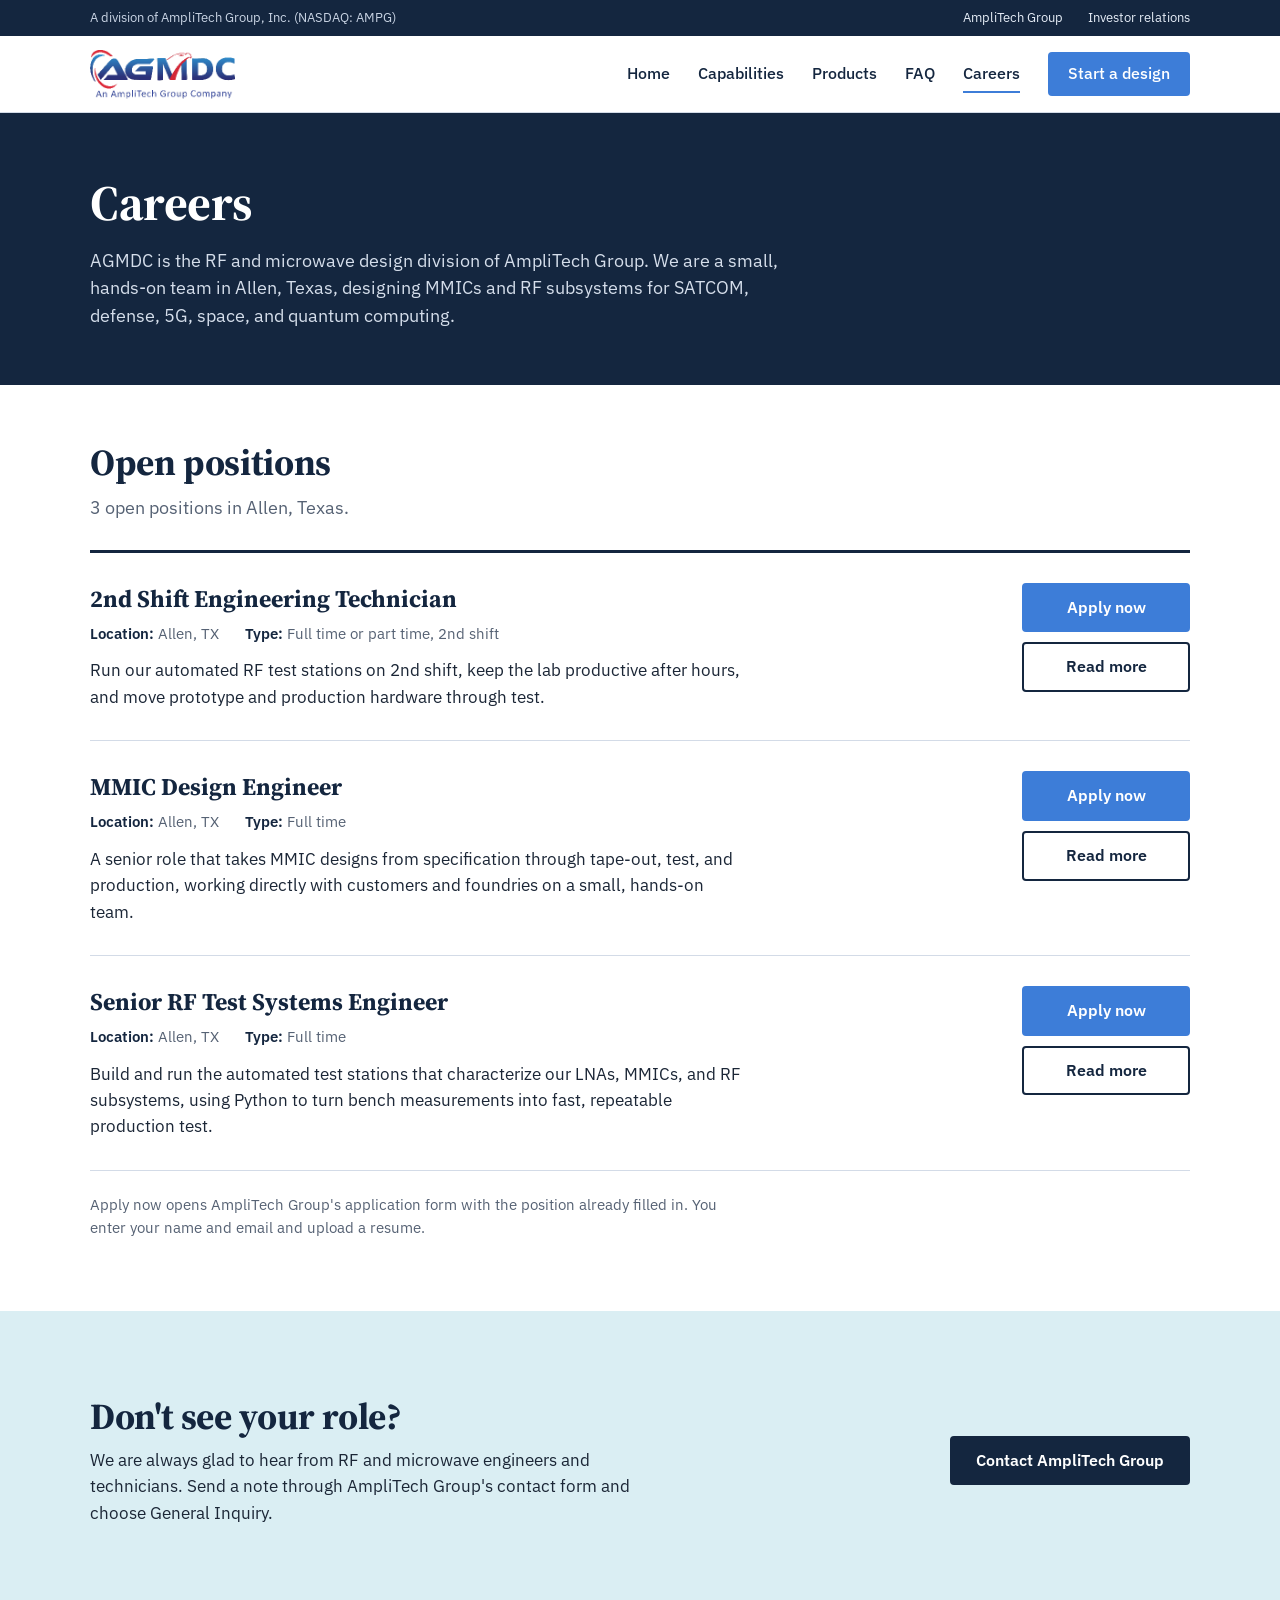
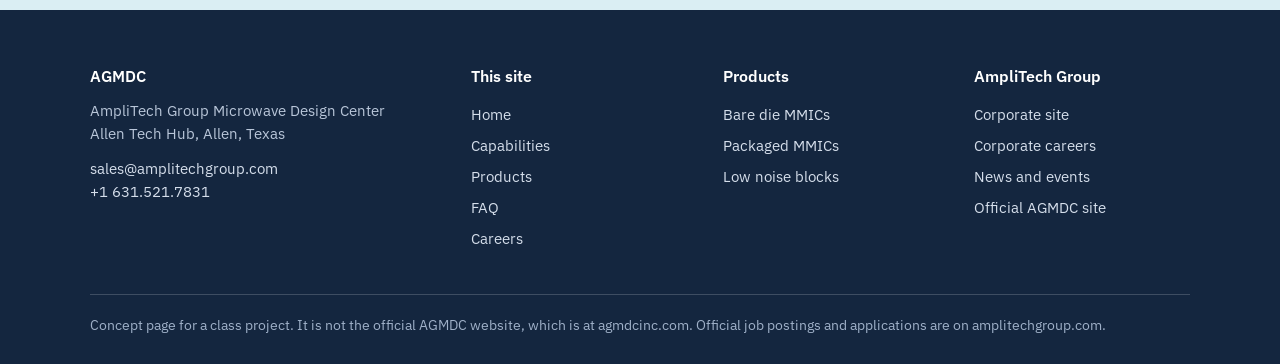
==== careers.html @ 3996a9c7 "adding in careers page and assoc material" ====
<!DOCTYPE html>
<html lang="en">
<head>
  <meta charset="utf-8">
  <meta name="viewport" content="width=device-width, initial-scale=1">
  <meta name="robots" content="noindex">
  <title>Careers | AGMDC</title>
  <meta name="description" content="Open positions at AGMDC, the RF and microwave design division of AmpliTech Group, in Allen, Texas.">
  <link rel="preconnect" href="https://fonts.googleapis.com">
  <link rel="preconnect" href="https://fonts.gstatic.com" crossorigin>
  <link href="https://fonts.googleapis.com/css2?family=IBM+Plex+Sans:ital,wght@0,400;0,500;0,600;1,400&family=Source+Serif+4:wght@700&display=swap" rel="stylesheet">
  <link rel="stylesheet" href="styles.css">
</head>
<body>

  <div class="utility">
    <div class="wrap">
      <span class="tagline">A division of AmpliTech Group, Inc. (NASDAQ: AMPG)</span>
      <span>
        <a href="https://www.amplitechgroup.com">AmpliTech Group</a>
        <a href="https://www.amplitechgroup.com/investor-relations/">Investor relations</a>
      </span>
    </div>
  </div>

  <header class="nav">
    <div class="wrap">
      <a class="nav-logo" href="index.html"><img src="logo.png" alt="AGMDC, an AmpliTech Group company"></a>
      <nav class="nav-links" aria-label="Main">
        <a class="hide-sm" href="index.html">Home</a>
        <a class="hide-sm hide-md" href="index.html#capabilities">Capabilities</a>
        <a href="products.html">Products</a>
        <a class="hide-sm" href="faq.html">FAQ</a>
        <a href="careers.html" aria-current="page">Careers</a>
        <a class="btn btn-primary hide-sm" href="mailto:sales@amplitechgroup.com?subject=AGMDC%20Design%20Consultation">Start a design</a>
      </nav>
    </div>
  </header>

  <main>

    <section class="page-head">
      <div class="wrap">
        <h1>Careers</h1>
        <p>AGMDC is the RF and microwave design division of AmpliTech Group. We are a small, hands-on team in Allen, Texas, designing MMICs and RF subsystems for SATCOM, defense, 5G, space, and quantum computing.</p>
      </div>
    </section>

    <section class="openings">
      <div class="wrap">
        <h2>Open positions</h2>
        <p class="lede" id="job-count" aria-live="polite">Loading open positions.</p>

        <div class="job-list" id="job-list">
          <noscript>
            <ul>
            <li><a href="job-2nd-shift-engineering-technician.html">2nd Shift Engineering Technician</a></li>
            <li><a href="job-mmic-design-engineer.html">MMIC Design Engineer</a></li>
            <li><a href="job-senior-rf-test-systems-engineer.html">Senior RF Test Systems Engineer</a></li>
            </ul>
          </noscript>
        </div>

        <p class="apply-note">Apply now opens AmpliTech Group's application form with the position already filled in. You enter your name and email and upload a resume.</p>
      </div>
    </section>

    <section class="section contact">
      <div class="wrap">
        <div>
          <h2>Don't see your role?</h2>
          <p>We are always glad to hear from RF and microwave engineers and technicians. Send a note through AmpliTech Group's contact form and choose General Inquiry.</p>
        </div>
        <div class="contact-actions">
          <a class="btn btn-navy" target="_blank" rel="noopener" href="https://www.amplitechgroup.com/contact-us/">Contact AmpliTech Group</a>
        </div>
      </div>
    </section>

  </main>

  <script>
  /* ------------------------------------------------------------------
     OPEN POSITIONS
     Each job is its own file. This page opens each file in the list
     below and builds its card from that file, so the job text only
     lives in one place.

       To take a job down:  delete its file from the repo. Its card
                            disappears. (Removing its line below is tidy
                            but not required.)
       To add a job:        copy one of the job files, edit it, upload
                            it, and add its file name to this list.
       To change a job:     edit that job's file. Nothing to change here.
     ------------------------------------------------------------------ */
  const JOB_FILES = [
      "job-2nd-shift-engineering-technician.html",
      "job-mmic-design-engineer.html",
      "job-senior-rf-test-systems-engineer.html"
  ];

  (function () {
    const list = document.getElementById("job-list");
    const count = document.getElementById("job-count");

    function text(doc, selector) {
      const node = doc.querySelector(selector);
      return node ? node.textContent.trim() : "";
    }

    async function loadJob(file) {
      try {
        const res = await fetch(file, { cache: "no-cache" });
        if (!res.ok) return null;                       // file deleted: skip it
        const doc = new DOMParser().parseFromString(await res.text(), "text/html");
        const job = doc.querySelector(".job");
        if (!job) return null;
        const apply = doc.querySelector("a.job-apply");
        return {
          file: file,
          title: text(doc, "h1"),
          summary: text(doc, ".job-summary"),
          location: job.dataset.location || "",
          type: job.dataset.type || "",
          apply: apply ? apply.getAttribute("href") : ""
        };
      } catch (err) {
        return null;
      }
    }

    function el(tag, className, content) {
      const node = document.createElement(tag);
      if (className) node.className = className;
      if (content) node.textContent = content;
      return node;
    }

    function card(job) {
      const item = el("div", "job-card");

      const main = el("div");
      const h3 = el("h3");
      const titleLink = el("a", "", job.title);
      titleLink.href = job.file;
      h3.appendChild(titleLink);
      main.appendChild(h3);

      const facts = el("ul", "job-facts");
      [["Location", job.location], ["Type", job.type]].forEach(function (pair) {
        if (!pair[1]) return;
        const li = el("li");
        li.appendChild(el("strong", "", pair[0] + ": "));
        li.appendChild(document.createTextNode(pair[1]));
        facts.appendChild(li);
      });
      main.appendChild(facts);
      if (job.summary) main.appendChild(el("p", "", job.summary));
      item.appendChild(main);

      const actions = el("div", "actions");
      if (job.apply) {
        const apply = el("a", "btn btn-primary", "Apply now");
        apply.href = job.apply;
        apply.target = "_blank";
        apply.rel = "noopener";
        actions.appendChild(apply);
      }
      const more = el("a", "btn btn-outline", "Read more");
      more.href = job.file;
      actions.appendChild(more);
      item.appendChild(actions);
      return item;
    }

    Promise.all(JOB_FILES.map(loadJob)).then(function (results) {
      const jobs = results.filter(Boolean);
      list.innerHTML = "";

      if (jobs.length) {
        jobs.forEach(function (job) { list.appendChild(card(job)); });
        count.textContent = jobs.length + (jobs.length === 1 ? " open position" : " open positions") +
                            " in Allen, Texas.";
        return;
      }

      if (location.protocol === "file:") {
        // Opened straight from a computer: browsers block the page from reading the job files.
        count.textContent = "Job cards load when the site is viewed on GitHub. Until then, here are the job files:";
        const ul = el("ul", "job-fallback");
        JOB_FILES.forEach(function (file) {
          const li = el("li");
          const a = el("a", "", file);
          a.href = file;
          li.appendChild(a);
          ul.appendChild(li);
        });
        list.appendChild(ul);
        return;
      }

      count.textContent = "There are no open positions right now.";
      list.appendChild(el("p", "job-empty", "Check back soon, or use the contact form below to introduce yourself."));
    });
  })();
  </script>

  <footer class="footer">
    <div class="wrap">
      <div class="footer-grid">
        <div>
          <h3>AGMDC</h3>
          <p>AmpliTech Group Microwave Design Center<br>Allen Tech Hub, Allen, Texas</p>
          <p style="margin-top:12px;"><a href="mailto:sales@amplitechgroup.com">sales@amplitechgroup.com</a><br><a href="tel:+16315217831">+1 631.521.7831</a></p>
        </div>
        <div>
          <h3>This site</h3>
          <ul>
            <li><a href="index.html">Home</a></li>
            <li><a href="index.html#capabilities">Capabilities</a></li>
            <li><a href="products.html">Products</a></li>
            <li><a href="faq.html">FAQ</a></li>
            <li><a href="careers.html">Careers</a></li>
          </ul>
        </div>
        <div>
          <h3>Products</h3>
          <ul>
            <li><a href="products.html?form=die">Bare die MMICs</a></li>
            <li><a href="products.html?form=pkg">Packaged MMICs</a></li>
            <li><a href="products.html?form=lnb">Low noise blocks</a></li>
          </ul>
        </div>
        <div>
          <h3>AmpliTech Group</h3>
          <ul>
            <li><a href="https://www.amplitechgroup.com">Corporate site</a></li>
            <li><a href="https://www.amplitechgroup.com/careers/">Corporate careers</a></li>
            <li><a href="https://www.amplitechgroup.com/news-and-events/">News and events</a></li>
            <li><a href="https://www.agmdcinc.com">Official AGMDC site</a></li>
          </ul>
        </div>
      </div>
      <p class="footer-note">Concept page for a class project. It is not the official AGMDC website, which is at agmdcinc.com. Official job postings and applications are on amplitechgroup.com.</p>
    </div>
  </footer>

  <!-- Chatling chatbot (Lab 3 bot), floating chat widget -->
  <script> window.chtlConfig = { chatbotId: "2329735411" } </script>
  <script async data-id="2329735411" id="chtl-script" type="text/javascript" src="https://chatling.ai/js/embed.js"></script>
</body>
</html>
---- styles.css ----
/* AGMDC concept site. Shared styles for index.html and products.html.
   Palette and type are taken from the AGMDC marketing components sheet (Rev 14). */

:root {
  --navy: #14263f;
  --navy-2: #1c3254;
  --blue: #3d7dd8;
  --blue-deep: #2e5182;
  --panel: #eef2f8;
  --ice: #daeef3;
  --ink: #1b2636;
  --muted: #566274;
  --line: #d3dbe7;
  --white: #ffffff;
  --red: #d7343b;

  --serif: Cambria, "Source Serif 4", Georgia, "Times New Roman", serif;
  --sans: "IBM Plex Sans", "Segoe UI", Helvetica, Arial, sans-serif;

  --wrap: 1180px;
  --gutter: clamp(20px, 4vw, 40px);
}

* { box-sizing: border-box; }

html { scroll-behavior: smooth; }

body {
  margin: 0;
  font-family: var(--sans);
  font-size: 17px;
  line-height: 1.55;
  color: var(--ink);
  background: var(--white);
  -webkit-font-smoothing: antialiased;
}

img, video { max-width: 100%; display: block; }

a { color: var(--blue-deep); }
a:hover { color: var(--blue); }

:focus-visible {
  outline: 3px solid var(--blue);
  outline-offset: 3px;
}

h1, h2, h3 { margin: 0; color: var(--navy); }

h1, h2 {
  font-family: var(--serif);
  font-weight: 700;
  letter-spacing: -0.01em;
}

h1 { font-size: clamp(2.3rem, 5.2vw, 4rem); line-height: 1.05; }
h2 { font-size: clamp(1.7rem, 3vw, 2.3rem); line-height: 1.15; }
h3 { font-family: var(--sans); font-size: 1.12rem; font-weight: 600; line-height: 1.3; }

p { margin: 0; }

.wrap {
  width: 100%;
  max-width: var(--wrap);
  margin: 0 auto;
  padding: 0 var(--gutter);
}

.lede { font-size: 1.15rem; color: var(--muted); max-width: 62ch; }

/* ---------- Utility bar and navigation ---------- */

.utility {
  background: var(--navy);
  color: #c9d4e4;
  font-size: 0.82rem;
}
.utility .wrap {
  display: flex;
  justify-content: space-between;
  align-items: center;
  gap: 16px;
  min-height: 36px;
}
.utility a { color: #e6edf7; text-decoration: none; margin-left: 22px; }
.utility a:hover { color: var(--white); text-decoration: underline; }

.nav {
  background: var(--white);
  border-bottom: 1px solid var(--line);
  position: sticky;
  top: 0;
  z-index: 40;
}
.nav .wrap {
  display: flex;
  align-items: center;
  justify-content: space-between;
  gap: 24px;
  min-height: 76px;
}
.nav-logo { flex-shrink: 0; }
.nav-logo img { height: 50px; width: auto; }
.nav-links { display: flex; align-items: center; gap: 28px; }
.nav-links a {
  color: var(--navy);
  text-decoration: none;
  font-weight: 500;
  font-size: 0.97rem;
  padding: 6px 0;
  border-bottom: 2px solid transparent;
}
.nav-links a:hover,
.nav-links a[aria-current="page"] { border-bottom-color: var(--blue); }

/* ---------- Buttons ---------- */

.btn {
  display: inline-block;
  font-family: var(--sans);
  font-size: 0.98rem;
  font-weight: 600;
  line-height: 1;
  padding: 15px 24px;
  border-radius: 4px;
  border: 2px solid transparent;
  text-decoration: none;
  cursor: pointer;
  white-space: nowrap;
}
.btn-primary { background: var(--blue); color: var(--white); border-color: var(--blue); }
.btn-primary:hover { background: #2f6cc4; border-color: #2f6cc4; color: var(--white); }
.btn-ghost { background: transparent; color: var(--white); border-color: rgba(255, 255, 255, 0.75); }
.btn-ghost:hover { background: var(--white); color: var(--navy); }
.btn-navy { background: var(--navy); color: var(--white); border-color: var(--navy); }
.btn-navy:hover { background: var(--navy-2); color: var(--white); }
.nav-links a.btn { padding: 12px 18px; border-bottom-width: 2px; color: var(--white); }
.nav-links a.btn:hover { border-bottom-color: #2f6cc4; }

/* ---------- Hero with background video ----------
   The video is shown whole, never cropped. On wide screens it sits against the
   right edge at full height and the headline sits on navy to its left. */

.hero {
  --h: min(56.25vw, 720px);            /* hero height: 16:9 of the page width, capped */
  --vw: calc(var(--h) * 16 / 9);       /* width of the uncropped video at that height */
  position: relative;
  background: var(--navy);
  color: var(--white);
  height: var(--h);
  display: flex;
  align-items: center;
  overflow: hidden;
}
.hero video {
  position: absolute;
  top: 0;
  right: 0;
  width: var(--vw);
  height: 100%;
  object-fit: contain;
}
.hero::after {
  content: "";
  position: absolute;
  inset: 0;
  background: linear-gradient(90deg,
    rgba(20, 38, 63, 1) 0,
    rgba(20, 38, 63, 1) calc(100% - var(--vw)),
    rgba(20, 38, 63, 0.8) calc(100% - var(--vw) + 9%),
    rgba(20, 38, 63, 0) calc(100% - var(--vw) + 44%));
}
.hero .wrap { position: relative; z-index: 2; padding-top: 32px; padding-bottom: 32px; }
.hero h1 { color: var(--white); max-width: 13ch; font-size: clamp(2rem, 4.2vw, 3.6rem); }
.hero p {
  margin-top: 20px;
  max-width: 40ch;
  font-size: 1.08rem;
  color: #dbe5f3;
}
.hero-actions { display: flex; flex-wrap: wrap; gap: 14px; margin-top: 32px; }

/* ---------- Sections ---------- */

.section { padding: 84px 0; }
.section-tint { background: var(--panel); }
.section-navy { background: var(--navy); color: #d5deeb; }
.section-navy h2, .section-navy h3 { color: var(--white); }
.section-head { margin-bottom: 40px; }
.section-head .lede { margin-top: 14px; }
.section-navy .lede { color: #b9c6d9; }

/* Three pillars */
.pillars {
  display: grid;
  grid-template-columns: repeat(3, 1fr);
  gap: 0;
  border-top: 3px solid var(--navy);
}
.pillar { padding: 28px 28px 8px 0; }
.pillar + .pillar { padding-left: 28px; border-left: 1px solid var(--line); }
.pillar p { margin-top: 10px; color: var(--muted); }

/* ---------- Band strip (the signature element) ---------- */

.bandstrip {
  display: grid;
  grid-template-columns: repeat(10, 1fr);
  border-radius: 4px;
  overflow: hidden;
}
.bandstrip > * {
  display: flex;
  flex-direction: column;
  align-items: center;
  justify-content: center;
  gap: 4px;
  min-height: 78px;
  padding: 10px 4px;
  color: var(--white);
  font-family: var(--serif);
  font-weight: 700;
  font-size: 1.15rem;
  text-decoration: none;
  border: 0;
  cursor: pointer;
  position: relative;
  min-width: 0;
}
.bandstrip .cap { cursor: default; }
.bandstrip small {
  font-family: var(--sans);
  font-weight: 400;
  font-size: 0.72rem;
  color: rgba(255, 255, 255, 0.78);
  white-space: nowrap;
}
.bandstrip .b0 { background: #14263f; }
.bandstrip .b1 { background: #182c49; }
.bandstrip .b2 { background: #1c3254; }
.bandstrip .b3 { background: #20395f; }
.bandstrip .b4 { background: #24406a; }
.bandstrip .b5 { background: #294876; }
.bandstrip .b6 { background: #2e5182; }
.bandstrip .b7 { background: #335b8f; }
.bandstrip .b8 { background: #386a9c; }
.bandstrip .b9 { background: #3d7dd8; }
.bandstrip a:hover,
.bandstrip button:hover { color: var(--white); box-shadow: inset 0 -5px 0 var(--white); }
.bandstrip button[aria-pressed="true"] {
  background: var(--white);
  color: var(--navy);
  box-shadow: inset 0 0 0 3px var(--blue);
}
.bandstrip button[aria-pressed="true"] small { color: var(--muted); }
.bandstrip-note { margin-top: 12px; font-size: 0.92rem; color: var(--muted); font-style: italic; }
.section-navy .bandstrip-note { color: #b9c6d9; }
.section-navy .bandstrip { outline: 1px solid rgba(255, 255, 255, 0.25); }

/* ---------- Process (a real sequence, so it is numbered) ---------- */

.steps {
  list-style: none;
  margin: 0;
  padding: 0;
  display: grid;
  grid-template-columns: repeat(5, 1fr);
  counter-reset: step;
}
.steps li {
  counter-increment: step;
  padding: 22px 22px 0 0;
  border-top: 3px solid var(--blue);
  position: relative;
}
.steps li + li { padding-left: 22px; border-left: 1px solid var(--line); }
.steps li::before {
  content: counter(step);
  display: block;
  font-family: var(--serif);
  font-weight: 700;
  font-size: 2.2rem;
  line-height: 1;
  color: var(--blue);
  margin-bottom: 12px;
}
.steps p { margin-top: 8px; color: var(--muted); font-size: 0.97rem; }

/* ---------- Capability lists ---------- */

.lists { display: grid; grid-template-columns: repeat(3, 1fr); gap: 40px; }
.lists h3 { color: var(--blue-deep); padding-bottom: 10px; border-bottom: 1px solid var(--line); }
.lists ul { margin: 14px 0 0; padding: 0; list-style: none; }
.lists li { padding: 7px 0 7px 18px; position: relative; }
.lists li::before {
  content: "";
  position: absolute;
  left: 0;
  top: 17px;
  width: 7px;
  height: 7px;
  background: var(--blue);
  border-radius: 50%;
}

/* ---------- Product form links ---------- */

.forms { display: grid; grid-template-columns: repeat(3, 1fr); gap: 20px; }
.form-link {
  display: block;
  background: var(--white);
  border: 1px solid var(--line);
  border-left: 5px solid var(--blue);
  border-radius: 4px;
  padding: 26px 26px 24px;
  text-decoration: none;
  color: var(--ink);
}
.form-link:hover { border-color: var(--blue); color: var(--ink); background: #f8fafd; }
.form-link p { margin-top: 10px; color: var(--muted); }
.form-link span { display: inline-block; margin-top: 16px; font-weight: 600; color: var(--blue-deep); }

/* ---------- Markets ---------- */

.markets { display: grid; grid-template-columns: repeat(2, 1fr); gap: 0 56px; }
.market { padding: 22px 0; border-top: 1px solid rgba(255, 255, 255, 0.2); }
.market p { margin-top: 6px; color: #b9c6d9; }

.foundries { margin-top: 18px; font-size: 1.05rem; max-width: 70ch; }

/* ---------- Contact band ---------- */

.contact { background: var(--ice); }
.contact .wrap {
  display: flex;
  align-items: center;
  justify-content: space-between;
  gap: 32px;
  flex-wrap: wrap;
}
.contact p { margin-top: 10px; max-width: 56ch; }
.contact-actions { display: flex; flex-wrap: wrap; gap: 14px; align-items: center; }
.contact-actions .phone { font-weight: 600; color: var(--navy); text-decoration: none; }

/* ---------- X-Factor note ---------- */

.xfactor { padding: 44px 0; border-top: 1px solid var(--line); }
.xfactor .box {
  border-left: 5px solid var(--red);
  padding: 4px 0 4px 22px;
  max-width: 70ch;
}
.xfactor h2 { font-size: 1.35rem; }
.xfactor p { margin-top: 8px; }

/* ---------- Footer ---------- */

.footer { background: var(--navy); color: #b9c6d9; font-size: 0.93rem; padding: 56px 0 28px; }
.footer-grid { display: grid; grid-template-columns: 1.6fr 1fr 1fr 1fr; gap: 36px; }
.footer h3 { color: var(--white); font-size: 0.98rem; margin-bottom: 12px; }
.footer ul { list-style: none; margin: 0; padding: 0; }
.footer li { padding: 4px 0; }
.footer a { color: #d5deeb; text-decoration: none; }
.footer a:hover { color: var(--white); text-decoration: underline; }
.footer-note {
  margin-top: 40px;
  padding-top: 20px;
  border-top: 1px solid rgba(255, 255, 255, 0.18);
  font-size: 0.85rem;
  color: #9fb0c8;
}

/* ---------- Products page ---------- */

.page-head { background: var(--navy); color: #d5deeb; padding: 64px 0 56px; }
.page-head h1 { color: var(--white); font-size: clamp(2rem, 4.2vw, 3.1rem); max-width: 20ch; }
.page-head p { margin-top: 18px; max-width: 64ch; font-size: 1.1rem; }
.page-head a { color: var(--white); }

.finder { padding: 48px 0 20px; }
.finder h2 { margin-bottom: 8px; }
.finder > .wrap > p { color: var(--muted); max-width: 66ch; margin-bottom: 26px; }

.controls {
  display: grid;
  grid-template-columns: auto 1fr 1fr;
  gap: 20px 24px;
  align-items: end;
  margin-top: 24px;
}
.field label, .field .label {
  display: block;
  font-size: 0.86rem;
  font-weight: 600;
  color: var(--navy);
  margin-bottom: 7px;
}
.seg { display: inline-flex; border: 1px solid var(--navy); border-radius: 4px; overflow: hidden; }
.seg button {
  font: inherit;
  font-size: 0.93rem;
  font-weight: 500;
  padding: 11px 15px;
  background: var(--white);
  color: var(--navy);
  border: 0;
  border-left: 1px solid var(--navy);
  cursor: pointer;
  white-space: nowrap;
}
.seg button:first-child { border-left: 0; }
.seg button[aria-pressed="true"] { background: var(--navy); color: var(--white); }
.field select, .field input {
  font: inherit;
  font-size: 0.97rem;
  width: 100%;
  padding: 10px 12px;
  border: 1px solid #9aa8bc;
  border-radius: 4px;
  background: var(--white);
  color: var(--ink);
}

.status {
  display: flex;
  align-items: center;
  justify-content: space-between;
  gap: 18px;
  flex-wrap: wrap;
  margin-top: 26px;
  padding: 16px 20px;
  background: var(--panel);
  border-left: 5px solid var(--blue);
  border-radius: 4px;
}
.status strong { font-family: var(--serif); font-size: 1.3rem; color: var(--navy); }
.status-actions { display: flex; gap: 12px; align-items: center; flex-wrap: wrap; }
.linkbtn {
  font: inherit;
  font-size: 0.93rem;
  background: none;
  border: 0;
  padding: 0;
  color: var(--blue-deep);
  text-decoration: underline;
  cursor: pointer;
}

.results { padding: 12px 0 56px; }
.cat { margin-top: 36px; }
.cat h3 { font-family: var(--serif); font-size: 1.35rem; font-weight: 700; }
.cat h3 span { font-family: var(--sans); font-size: 0.9rem; font-weight: 400; color: var(--muted); margin-left: 8px; }
.cat-note { font-size: 0.88rem; color: var(--muted); margin-top: 8px; }
.tablewrap { margin-top: 12px; overflow-x: auto; border: 1px solid var(--line); border-radius: 4px; }
table { border-collapse: collapse; width: 100%; font-size: 0.93rem; font-variant-numeric: tabular-nums; }
th {
  background: var(--navy);
  color: var(--white);
  font-weight: 600;
  text-align: left;
  padding: 10px 12px;
  white-space: nowrap;
}
td { padding: 9px 12px; border-top: 1px solid var(--line); white-space: nowrap; }
tbody tr:nth-child(even) td { background: #f6f8fc; }
td.part { font-weight: 600; color: var(--navy); }
.flag {
  display: inline-block;
  margin-left: 8px;
  padding: 2px 7px;
  font-size: 0.72rem;
  font-weight: 600;
  border-radius: 3px;
  vertical-align: 1px;
}
.flag-dev { background: #fdecd2; color: #7a4a00; }
.flag-xmw { background: #dbe9fb; color: #1d4a8f; }

.empty {
  margin-top: 30px;
  padding: 36px;
  background: var(--navy);
  color: #d5deeb;
  border-radius: 4px;
}
.empty h3 { color: var(--white); font-family: var(--serif); font-size: 1.5rem; }
.empty p { margin: 10px 0 22px; max-width: 60ch; }

.legend { font-size: 0.88rem; color: var(--muted); margin-top: 28px; }
.legend p + p { margin-top: 4px; }

.about-products { max-width: 70ch; }
.about-products p + p { margin-top: 14px; }

/* ---------- Chatbot launcher (markup is injected by chatbot.js) ---------- */

.chat-launch {
  position: fixed;
  right: 22px;
  bottom: 22px;
  z-index: 60;
  display: flex;
  align-items: center;
  gap: 10px;
  font: inherit;
  font-weight: 600;
  font-size: 0.97rem;
  color: var(--white);
  background: var(--navy);
  border: 2px solid var(--white);
  border-radius: 999px;
  padding: 13px 20px;
  box-shadow: 0 6px 22px rgba(20, 38, 63, 0.35);
  cursor: pointer;
}
.chat-launch:hover { background: var(--blue-deep); }
.chat-launch .dot { width: 10px; height: 10px; border-radius: 50%; background: #5fd08a; }
.chat-panel {
  position: fixed;
  right: 22px;
  bottom: 86px;
  z-index: 60;
  width: min(400px, calc(100vw - 32px));
  height: min(600px, calc(100vh - 120px));
  background: var(--white);
  border: 1px solid var(--line);
  border-radius: 8px;
  box-shadow: 0 18px 50px rgba(20, 38, 63, 0.35);
  display: none;
  flex-direction: column;
  overflow: hidden;
}
.chat-panel.open { display: flex; }
.chat-head {
  display: flex;
  justify-content: space-between;
  align-items: center;
  background: var(--navy);
  color: var(--white);
  padding: 12px 16px;
  font-weight: 600;
}
.chat-head button {
  font: inherit;
  background: none;
  border: 0;
  color: var(--white);
  cursor: pointer;
  font-size: 0.9rem;
  text-decoration: underline;
}
.chat-body { flex: 1; min-height: 0; }
.chat-body iframe { width: 100%; height: 100%; border: 0; }
.chat-msg { padding: 22px; font-size: 0.97rem; }
.chat-msg p + p { margin-top: 12px; }

/* ---------- Responsive ---------- */

@media (max-width: 980px) {
  .steps { grid-template-columns: repeat(2, 1fr); gap: 24px 0; }
  .steps li:nth-child(odd) { padding-left: 0; border-left: 0; }
  .lists { grid-template-columns: 1fr; gap: 28px; }
  .forms { grid-template-columns: 1fr; }
  .footer-grid { grid-template-columns: 1fr 1fr; }
  .controls { grid-template-columns: 1fr; }
}

@media (max-width: 760px) {
  body { font-size: 16px; }
  .section { padding: 60px 0; }
  .utility .tagline { display: none; }
  .utility .wrap { justify-content: flex-end; }
  .nav-links a.hide-sm { display: none; }
  .nav-links { gap: 16px; }
  .nav-logo img { height: 40px; }
  .pillars { grid-template-columns: 1fr; }
  .pillar, .pillar + .pillar { padding: 22px 0 6px; border-left: 0; border-top: 1px solid var(--line); }
  .pillar:first-child { border-top: 0; }
  .bandstrip { grid-template-columns: repeat(5, 1fr); }
  .bandstrip > * { min-height: 66px; font-size: 0.98rem; padding: 8px 2px; }
  .bandstrip small { white-space: normal; text-align: center; font-size: 0.64rem; line-height: 1.2; }
  .nav-links a.btn { padding: 10px 12px; font-size: 0.88rem; }
  .nav .wrap { gap: 12px; }
  .markets { grid-template-columns: 1fr; }
  .seg { display: flex; flex-wrap: wrap; }
  .seg button { flex: 1 1 auto; }
}

@media (max-width: 900px) {
  /* Stack: whole video on top, headline underneath. */
  .hero { height: auto; display: block; }
  .hero video { position: static; width: 100%; height: auto; aspect-ratio: 16 / 9; }
  .hero::after { display: none; }
  .hero .wrap { padding-top: 32px; padding-bottom: 44px; }
  .hero h1 { max-width: 16ch; }
}

/* ---------- Careers: listing page and job pages ---------- */

.btn-outline { background: var(--white); color: var(--navy); border-color: var(--navy); }
.btn-outline:hover { background: var(--navy); color: var(--white); }

.openings { padding: 56px 0 72px; }
.openings .lede { margin-top: 10px; }
.job-list { margin-top: 28px; border-top: 3px solid var(--navy); }
.job-card {
  display: grid;
  grid-template-columns: minmax(0, 1fr) auto;
  gap: 16px 48px;
  align-items: start;
  padding: 30px 0;
  border-bottom: 1px solid var(--line);
}
.job-card h3 { font-family: var(--serif); font-size: 1.5rem; font-weight: 700; }
.job-card h3 a { color: var(--navy); text-decoration: none; }
.job-card h3 a:hover { color: var(--blue-deep); text-decoration: underline; }
.job-facts {
  list-style: none;
  margin: 8px 0 0;
  padding: 0;
  display: flex;
  flex-wrap: wrap;
  gap: 4px 26px;
  font-size: 0.95rem;
  color: var(--muted);
}
.job-facts strong { color: var(--navy); font-weight: 600; }
.job-card p { margin-top: 12px; max-width: 66ch; }
.job-card .actions { display: flex; flex-direction: column; gap: 10px; min-width: 168px; text-align: center; }
.job-empty, .job-fallback { padding: 26px 0; }
.job-fallback { margin: 0; padding-left: 20px; }
.apply-note { margin-top: 22px; font-size: 0.93rem; color: var(--muted); max-width: 70ch; }

.crumbs { font-size: 0.9rem; margin: 0 0 14px; }
.page-head .crumbs { margin-top: 0; }
.crumbs a { color: #c9d4e4; }

.job-layout {
  display: grid;
  grid-template-columns: minmax(0, 1fr) 320px;
  gap: 56px;
  align-items: start;
  padding: 52px 0 76px;
}
.job-body h2 { font-size: 1.45rem; margin-top: 38px; }
.job-body h2:first-child { margin-top: 0; }
.job-body p { margin-top: 12px; max-width: 68ch; }
.job-body ul { margin: 12px 0 0; padding-left: 20px; max-width: 68ch; }
.job-body li { padding: 4px 0; }
.job-body li::marker { color: var(--blue); }
.job-side {
  position: sticky;
  top: 100px;
  background: var(--panel);
  border-top: 5px solid var(--blue);
  border-radius: 4px;
  padding: 24px;
}
.job-side dl { margin: 0 0 6px; }
.job-side dt { font-size: 0.82rem; font-weight: 600; color: var(--muted); }
.job-side dd { margin: 2px 0 14px; font-weight: 500; color: var(--navy); }
.job-side .btn { display: block; text-align: center; }
.job-side-note { margin-top: 12px; font-size: 0.86rem; color: var(--muted); }
.job-side a.small { display: block; margin-top: 12px; font-size: 0.93rem; }

@media (max-width: 900px) {
  .job-layout { grid-template-columns: 1fr; gap: 36px; padding: 36px 0 56px; }
  .job-side { position: static; order: -1; }
  .job-card { grid-template-columns: 1fr; }
  .job-card .actions { flex-direction: row; flex-wrap: wrap; }
  .job-card .actions .btn { flex: 1 1 140px; }
}

/* Medium screens: drop the secondary menu links so the menu fits on one line. */
@media (max-width: 1000px) {
  .nav-links a.hide-md { display: none; }
  .nav-links { gap: 22px; }
}
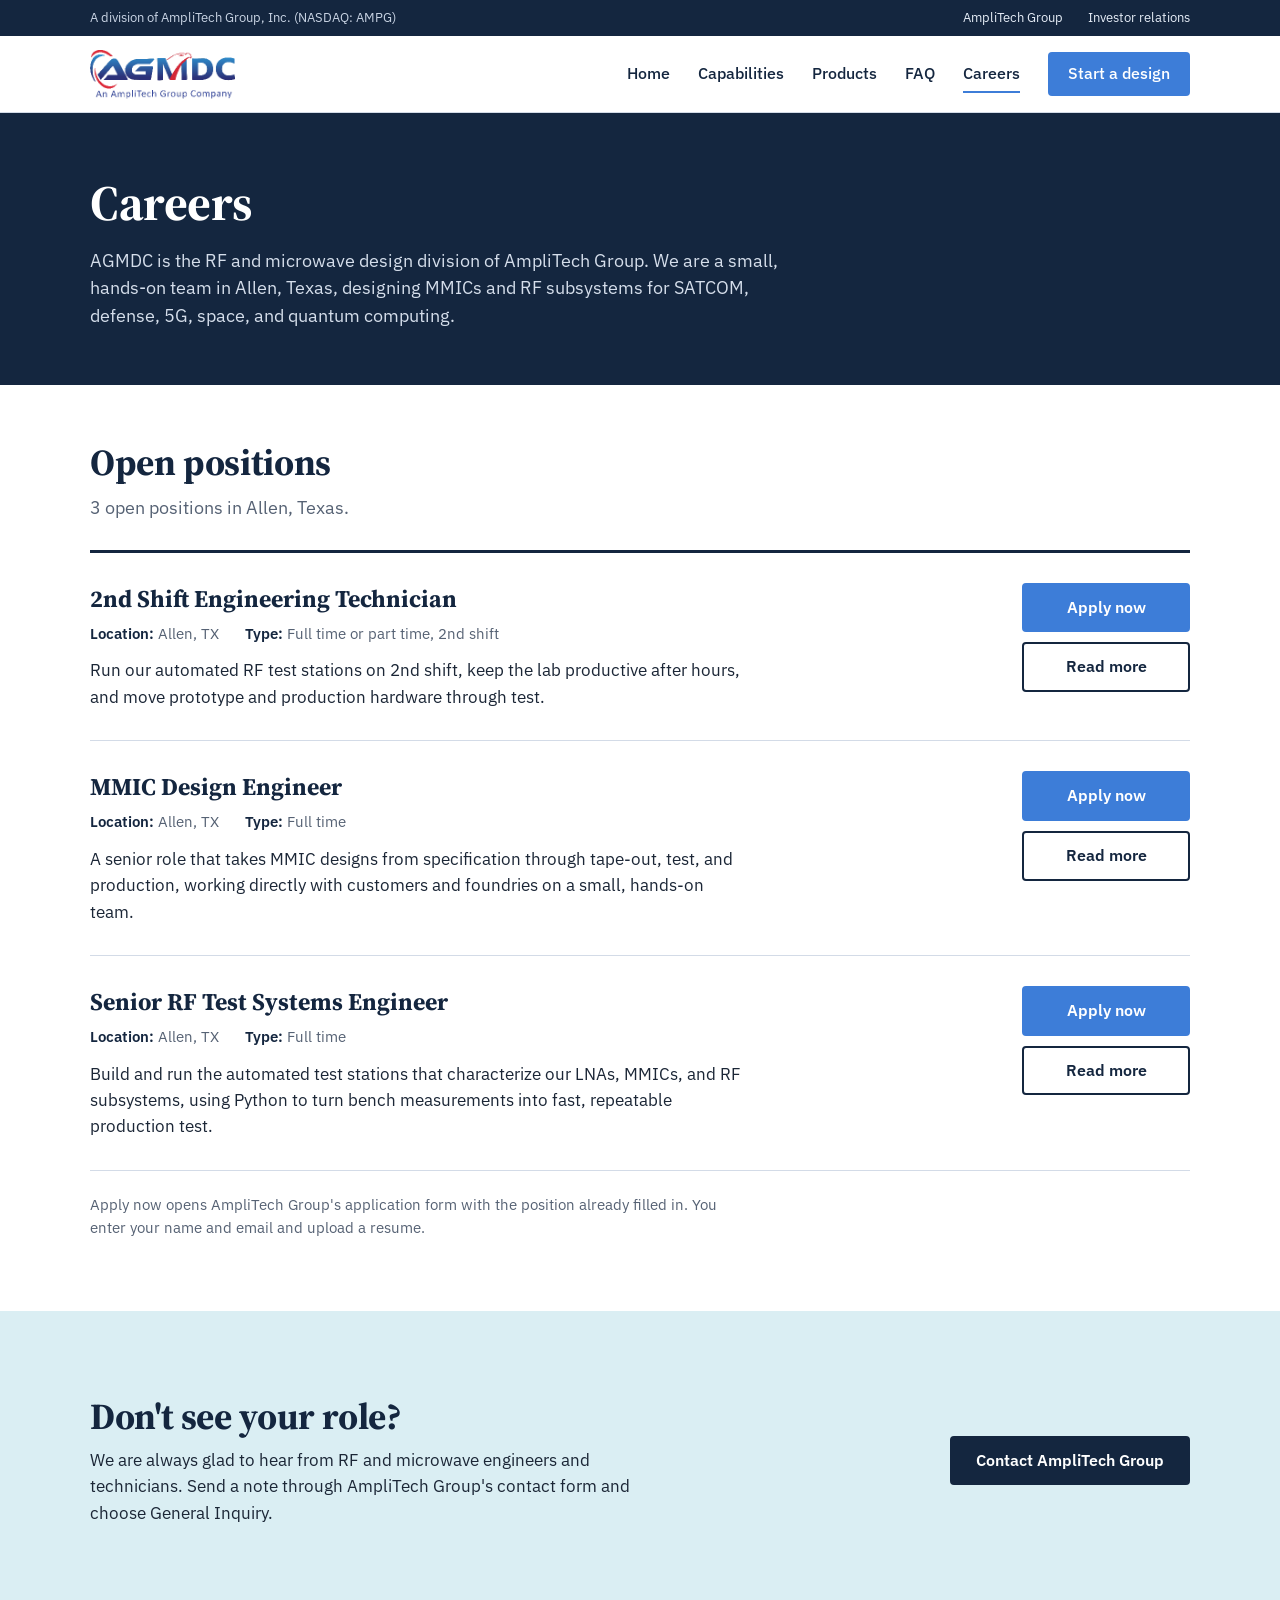
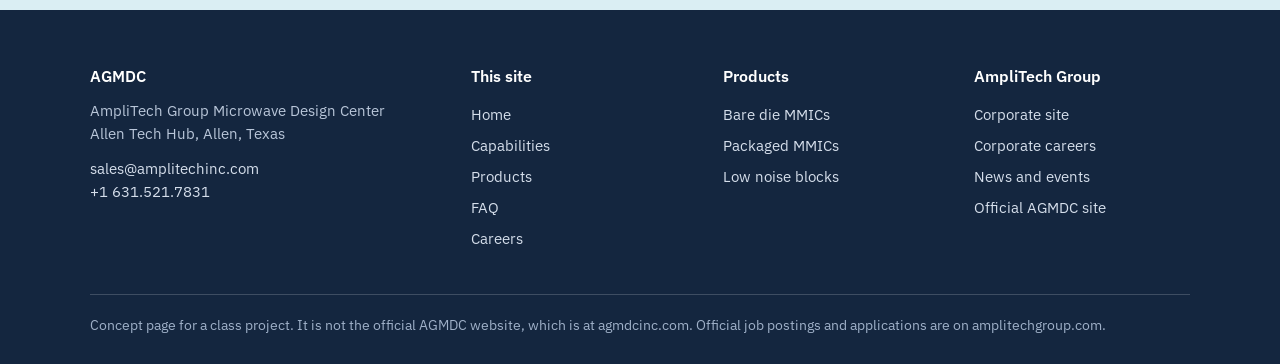
==== commit 06965f63: "updating structure Sitemap, new email for sales, and breaking careers page up" ====
--- a/careers.html
+++ b/careers.html
@@ -6,6 +6,7 @@
   <meta name="robots" content="noindex">
   <title>Careers | AGMDC</title>
   <meta name="description" content="Open positions at AGMDC, the RF and microwave design division of AmpliTech Group, in Allen, Texas.">
+  <link rel="canonical" href="https://jimcarroll-ag.github.io/AGMDC_ConceptLandingPage/careers.html">
   <link rel="preconnect" href="https://fonts.googleapis.com">
   <link rel="preconnect" href="https://fonts.gstatic.com" crossorigin>
   <link href="https://fonts.googleapis.com/css2?family=IBM+Plex+Sans:ital,wght@0,400;0,500;0,600;1,400&family=Source+Serif+4:wght@700&display=swap" rel="stylesheet">
@@ -32,7 +33,7 @@
         <a href="products.html">Products</a>
         <a class="hide-sm" href="faq.html">FAQ</a>
         <a href="careers.html" aria-current="page">Careers</a>
-        <a class="btn btn-primary hide-sm" href="mailto:sales@amplitechgroup.com?subject=AGMDC%20Design%20Consultation">Start a design</a>
+        <a class="btn btn-primary hide-sm" href="mailto:sales@amplitechinc.com?subject=AGMDC%20Design%20Consultation">Start a design</a>
       </nav>
     </div>
   </header>
@@ -211,7 +212,7 @@
         <div>
           <h3>AGMDC</h3>
           <p>AmpliTech Group Microwave Design Center<br>Allen Tech Hub, Allen, Texas</p>
-          <p style="margin-top:12px;"><a href="mailto:sales@amplitechgroup.com">sales@amplitechgroup.com</a><br><a href="tel:+16315217831">+1 631.521.7831</a></p>
+          <p style="margin-top:12px;"><a href="mailto:sales@amplitechinc.com">sales@amplitechinc.com</a><br><a href="tel:+16315217831">+1 631.521.7831</a></p>
         </div>
         <div>
           <h3>This site</h3>
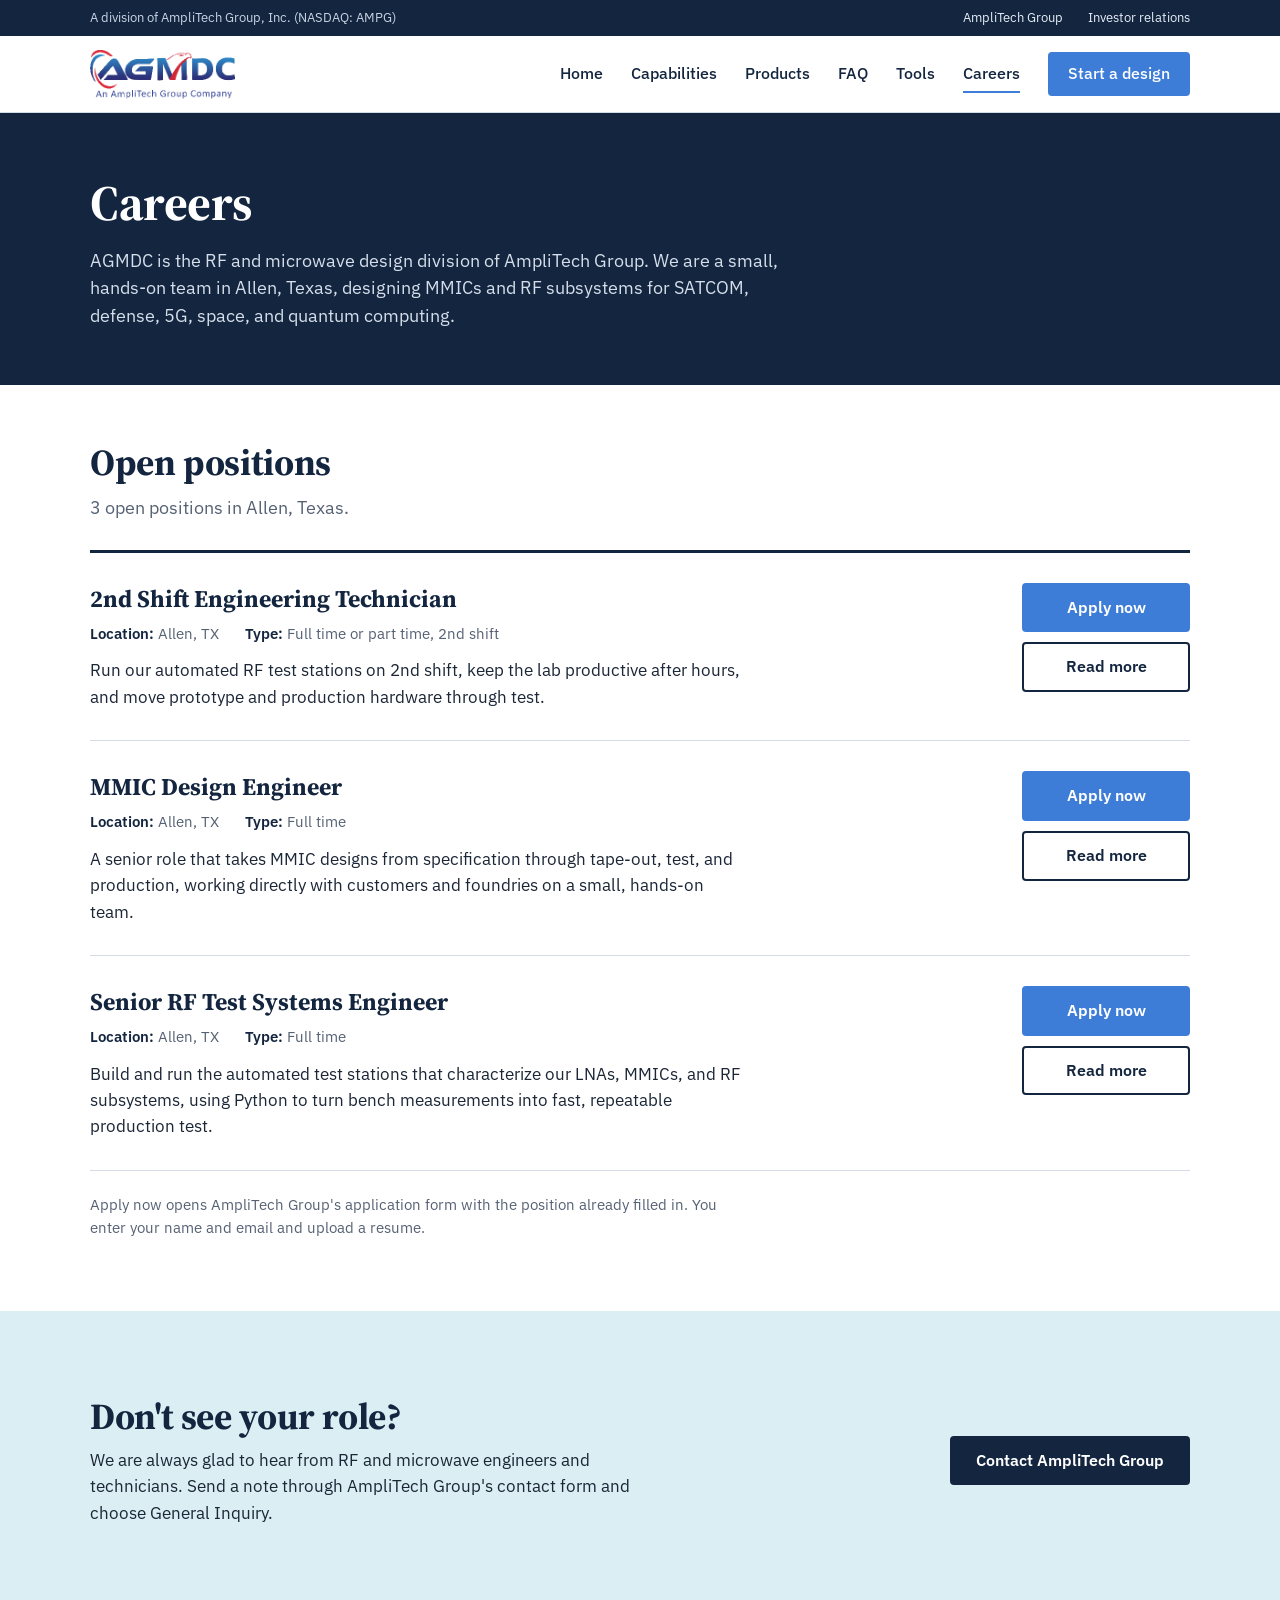
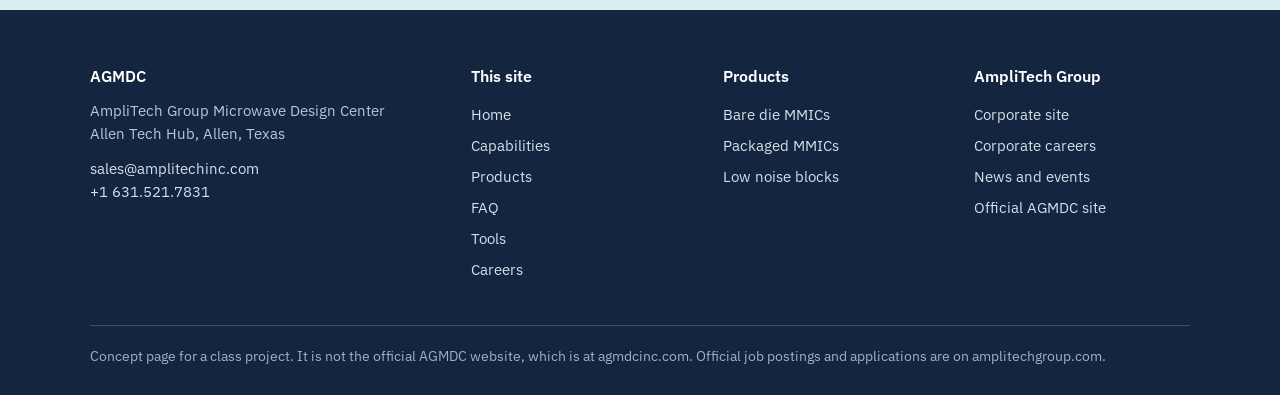
==== commit 1cdba318: "add tools, reconfig" ====
--- a/careers.html
+++ b/careers.html
@@ -32,6 +32,7 @@
         <a class="hide-sm hide-md" href="index.html#capabilities">Capabilities</a>
         <a href="products.html">Products</a>
         <a class="hide-sm" href="faq.html">FAQ</a>
+        <a class="hide-sm" href="tools.html">Tools</a>
         <a href="careers.html" aria-current="page">Careers</a>
         <a class="btn btn-primary hide-sm" href="mailto:sales@amplitechinc.com?subject=AGMDC%20Design%20Consultation">Start a design</a>
       </nav>
@@ -221,6 +222,7 @@
             <li><a href="index.html#capabilities">Capabilities</a></li>
             <li><a href="products.html">Products</a></li>
             <li><a href="faq.html">FAQ</a></li>
+            <li><a href="tools.html">Tools</a></li>
             <li><a href="careers.html">Careers</a></li>
           </ul>
         </div>
